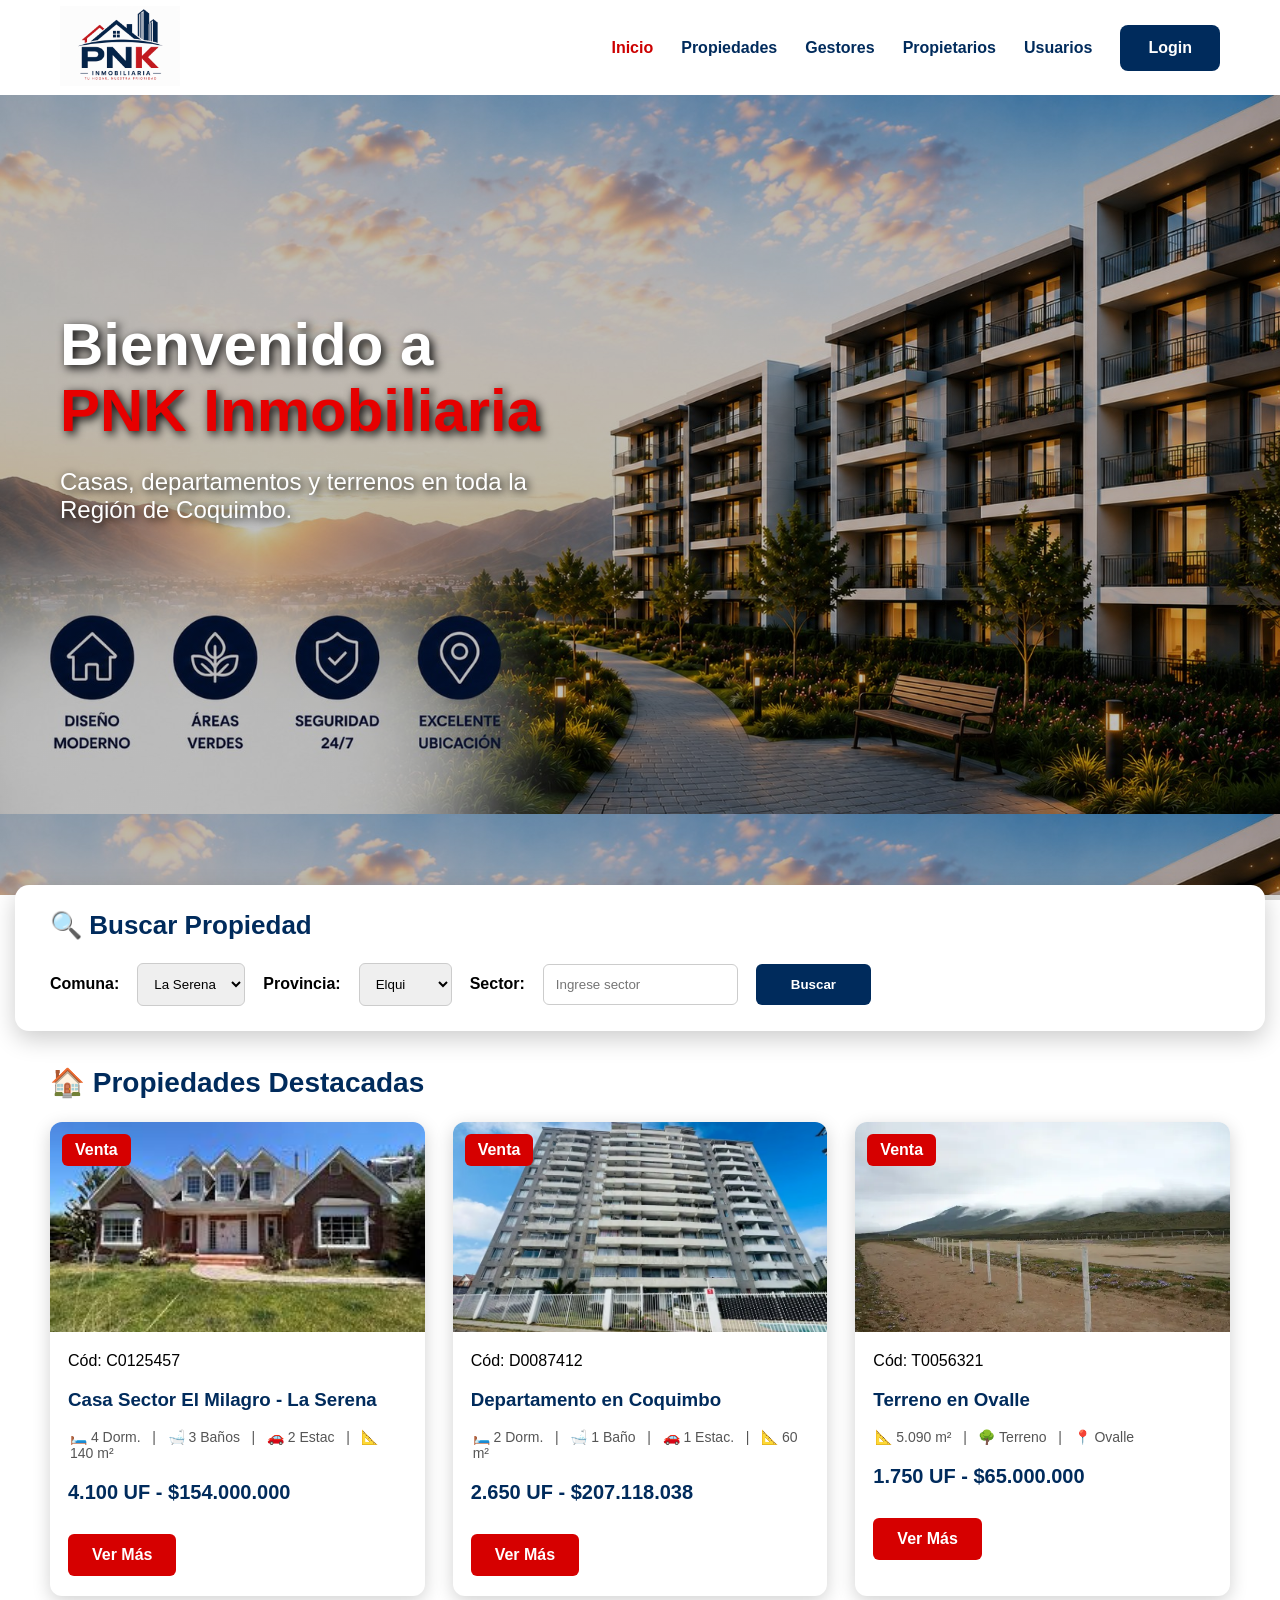
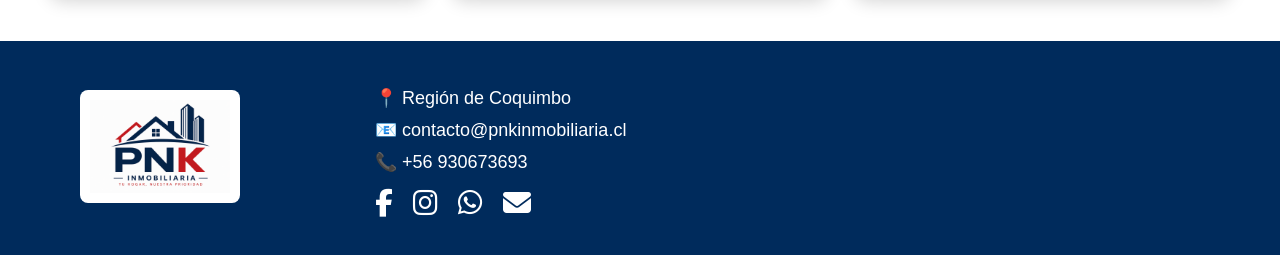
==== index.html @ 0f5872e4 "Primer commit" ====
<!DOCTYPE html>
<html lang="es">
<head>
    <meta charset="UTF-8">
    <title>PNK Inmobiliaria</title>
    <link rel="stylesheet" href="css/estilos.css">
    <link rel="stylesheet"
    href="https://cdnjs.cloudflare.com/ajax/libs/font-awesome/6.5.1/css/all.min.css">
</head>

<body>

<header class="header-principal">
    <div class="logo">
        <img src="img/logo.png" alt="Logo PNK Inmobiliaria">
    </div>
<!-- Menú principal de navegación del sistema PNK Inmobiliaria -->
    <nav class="menu">
    <a href="index.html">Inicio</a>
    <a href="propiedades.html">Propiedades</a>
    <a href="gestor.html">Gestores</a>
    <a href="propietario.html">Propietarios</a>
    <a href="usuarios.html">Usuarios</a>
    <a href="login.html" class="btn-login">Login</a>
    </nav>
</header>

<section class="hero">
    <div class="hero-contenido">
        <h1>
    Bienvenido a<br>
    <span>PNK Inmobiliaria</span>
</h1>

<p>
    Casas, departamentos y terrenos en toda la Región de Coquimbo.
</p>
    </div>
</section>

<main>

<section class="buscador">
    <h2>🔍 Buscar Propiedad</h2>

    <form>
        <label>Comuna:</label>
        <select>
            <option>La Serena</option>
            <option>Coquimbo</option>
            <option>Ovalle</option>
        </select>

        <label>Provincia:</label>
        <select>
            <option>Elqui</option>
            <option>Limarí</option>
            <option>Choapa</option>
        </select>

        <label>Sector:</label>
        <input type="text" placeholder="Ingrese sector">

        <button type="submit">Buscar</button>
    </form>
</section>

<section class="propiedades">
    <h2>🏠 Propiedades Destacadas</h2>

    <div class="contenedor-propiedades">

        <article>
            <span class="etiqueta">Venta</span>
            <img src="img/casa1.jpg" alt="Casa en La Serena">
            <p>Cód: C0125457</p>
            <h3>Casa Sector El Milagro - La Serena</h3>
            <div class="datos">
            🛏️ 4 Dorm.
            &nbsp;&nbsp;|&nbsp;&nbsp;
           🛁 3 Baños
            &nbsp;&nbsp;|&nbsp;&nbsp;
            🚗 2 Estac
            &nbsp;&nbsp;|&nbsp;&nbsp;
            📐 140 m²
            </div>

            <p class="precio-destacado">
            4.100 UF - $154.000.000
            </p>
            
            <a href="detalle-casa.html" class="btn-vermas">Ver Más</a>
        </article>

        <article>
            <span class="etiqueta">Venta</span>
            <img src="img/departamento.jpg" alt="Departamento en Coquimbo">
            <p>Cód: D0087412</p>

            <h3>Departamento en Coquimbo</h3>

            <div class="datos">
            🛏️ 2 Dorm.
            &nbsp;&nbsp;|&nbsp;&nbsp;
            🛁 1 Baño
            &nbsp;&nbsp;|&nbsp;&nbsp;
            🚗 1 Estac.
            &nbsp;&nbsp;|&nbsp;&nbsp;
            📐 60 m²
            </div>
            <p class="precio-destacado">
            2.650 UF - $207.118.038
            </p>

            <a href="detalle-departamento.html" class="btn-vermas">Ver Más</a>
            </article>

        <article>
           <span class="etiqueta">Venta</span>

           <img src="img/terreno.jpg" alt="Terreno en Ovalle">

           <p>Cód: T0056321</p>

           <h3>Terreno en Ovalle</h3>

           <div class="datos">
            📐 5.090 m²
            &nbsp;&nbsp;|&nbsp;&nbsp;
            🌳 Terreno
            &nbsp;&nbsp;|&nbsp;&nbsp;
            📍 Ovalle
           </div>

           <p class="precio-destacado">
           1.750 UF - $65.000.000
           </p>

           <a href="detalle-terreno.html" class="btn-vermas">
           Ver Más
          </a>
        </article>

    </div>
</section>

</main>

<footer class="footer-principal">

    <div class="footer-logo">
        <img src="img/logo.png" alt="Logo PNK Inmobiliaria">
    </div>

    <div class="footer-info">
        <p>📍 Región de Coquimbo</p>
        <p>📧 contacto@pnkinmobiliaria.cl</p>
        <p>📞 +56 930673693</p>
        

        <div class="redes">

    <a href="#">
        <i class="fab fa-facebook-f"></i>
    </a>

    <a href="#">
        <i class="fab fa-instagram"></i>
    </a>

    <a href="#">
        <i class="fab fa-whatsapp"></i>
    </a>

    <a href="mailto:contacto@pnkinmobiliaria.cl">
        <i class="fas fa-envelope"></i>
    </a>

</div>
    </div>

    <div class="footer-mapa">
        <iframe
            src="https://www.google.com/maps?q=Coquimbo+Chile&output=embed"
            loading="lazy">
        </iframe>
    </div>

</footer>

</body>
</html>
---- css/estilos.css ----
body{
    font-family: Arial, sans-serif;
    margin: 0;

    background-image:
    linear-gradient(
    rgba(255,255,255,0.85),
    rgba(255,255,255,0.85)),
    url("../img/banner.jpg");

    background-size: cover;
    background-position: center;
    background-attachment: fixed;
}

/* HEADER */

.header-principal{
    height: 95px;
    background: white;
    display: flex;
    justify-content: space-between;
    align-items: center;
    padding: 0 60px;
    box-shadow: 0 2px 10px rgba(0,0,0,0.12);
}

.logo img{
    width: 120px;
}

.menu{
    display: flex;
    align-items: center;
    gap: 28px;
}

.menu a{
    color: #002b5c;
    text-decoration: none;
    font-weight: bold;
}
/* Página actual */
.menu a:first-child{
    color: #cc0000;
}

.menu a:hover{
    color: #d60000;
}

.btn-login{
    background: #002b5c;
    color: white !important;
    padding: 14px 28px;
    border-radius: 8px;
}

/* HERO */

.hero{
    height: 800px;
    background-image:
    linear-gradient(rgba(0,0,0,0.25), rgba(0,0,0,0.25)),
    url("../img/banner.jpg");
    background-size: 101%;
    background-position: center top;
    display: flex;
    align-items: center;
    padding-left: 60px;
}
.hero-contenido{
    max-width: 520px;
    margin-top: -130px;
}
.hero h1{
    color: white;
    font-size: 60px;
    line-height: 1.1;
    text-shadow: 3px 3px 10px black;
    margin: 0;
}

.hero h1 span{
    color: #e60000;
    font-weight: 800;
}

.hero p{
    color: white;
    font-size: 24px;
    text-shadow: 2px 2px 8px black;
}

/* BUSCADOR */

.buscador{
    max-width: 1180px;
    margin: -10px auto 35px auto;
    background: white;
    padding: 25px 35px;
    border-radius: 14px;
    box-shadow: 0 8px 25px rgba(0,0,0,0.20);
    position: relative;
    z-index: 5;
}

.buscador h2{
    color: #002b5c;
    margin-top: 0;
    font-size: 26px;
}

.buscador form{
    display: flex;
    align-items: center;
    gap: 18px;
    flex-wrap: wrap;
}

.buscador label{
    font-weight: bold;
}

.buscador select,
.buscador input{
    padding: 12px;
    border: 1px solid #ccc;
    border-radius: 6px;
}

.buscador button{
    background: #002b5c;
    color: white;
    border: none;
    padding: 13px 35px;
    border-radius: 6px;
    font-weight: bold;
    cursor: pointer;
}

.buscador button:hover{
    background: #d60000;
}

/* PROPIEDADES */

.propiedades{
    max-width: 1180px;
    margin: 0 auto 45px auto;
}

.propiedades h2{
    color: #002b5c;
    font-size: 28px;
}

.contenedor-propiedades{
    display: flex;
    gap: 28px;
}

article{
    background: white;
    width: 33.3%;
    border-radius: 12px;
    overflow: hidden;
    box-shadow: 0 5px 18px rgba(0,0,0,0.18);
    position: relative;
    transition: 0.3s;
}

article:hover{
    transform: translateY(-5px);
}

article img{
    width: 100%;
    height: 210px;
    object-fit: cover;
}

article p,
article h3{
    padding: 0 18px;
}

article h3{
    color: #002b5c;
}

article strong{
    color: #e60000;
}

article a{
    display: inline-block;
    background: #d60000;
    color: white;
    text-decoration: none;
    padding: 12px 24px;
    border-radius: 6px;
    margin: 10px 18px 20px 18px;
    font-weight: bold;
}

article a:hover{
    background: #a80000;
}

.etiqueta{
    position: absolute;
    top: 12px;
    left: 12px;
    background: #d60000;
    color: white;
    padding: 7px 13px;
    border-radius: 6px;
    font-weight: bold;
}

/* FOOTER */

.footer-principal{
    background:#002b5c;
    color:white;
    display:grid;
    grid-template-columns:1fr 1.5fr 1.5fr;
    gap:30px;
    align-items:center;
    padding:35px 80px;
}

.footer-logo img{
    width:140px;
    background:white;
    padding:10px;
    border-radius:8px;
}

.footer-info p{
    margin:10px 0;
    font-size:18px;
}

.footer-info a{
    color:white;
    text-decoration:none;
}
.redes{
    display:flex;
    gap:20px;
    margin-top:15px;
}

.redes a{
    color:white;
    font-size:28px;
    transition:0.3s;
}

.redes a:hover{
    color:#ffcc00;
    transform:scale(1.15);
}
.footer-mapa iframe{
    width:100%;
    height:140px;
    border:0;
    border-radius:12px;
}
.galeria{
    display: grid;
    grid-template-columns: repeat(4, 1fr);
    gap: 15px;
    margin: 20px;
}

.galeria img{
    width: 100%;
    height: 250px;
    object-fit: cover;
    border-radius: 10px;
    box-shadow: 0 3px 10px rgba(0,0,0,0.2);
}
.ubicacion{
    max-width: 1200px;
    margin: 30px auto;
    padding: 20px;
}

.ubicacion h2,
.acciones-propiedad h2{
    color: #002b5c;
    font-size: 28px;
}

.ubicacion iframe{
    width: 100%;
    height: 420px;
    border: 0;
    border-radius: 15px;
    box-shadow: 0 5px 18px rgba(0,0,0,0.18);
}

.acciones-propiedad{
    max-width: 1200px;
    margin: 30px auto;
    padding: 25px;
    background: white;
    border-radius: 15px;
    box-shadow: 0 5px 18px rgba(0,0,0,0.15);
}

.acciones-propiedad button{
    background: #002b5c;
    color: white;
    border: none;
    padding: 12px 22px;
    margin: 8px;
    border-radius: 8px;
    font-weight: bold;
    cursor: pointer;
}

.acciones-propiedad button:hover{
    background: #d60000;
}

.btn-visita{
    background: #d60000 !important;
}

.volver{
    display: inline-block;
    margin-top: 15px;
    color: #002b5c;
    font-weight: bold;
    text-decoration: none;
}
.detalle-info{
    max-width: 1200px;
    margin: 30px auto;
    display: grid;
    grid-template-columns: 1fr 1fr;
    gap: 25px;
}

.card-detalle{
    background: white;
    padding: 25px;
    border-radius: 15px;
    box-shadow: 0 5px 18px rgba(0,0,0,0.15);
}

.card-detalle h2{
    color: #002b5c;
    margin-top: 0;
}

.card-detalle ul{
    padding-left: 20px;
    line-height: 1.8;
}

.card-detalle p{
    line-height: 1.6;
}

.detalle-info .card-detalle:first-child{
    grid-column: 1 / 3;
}
.titulo-propiedad{
    max-width: 1200px;
    margin: 40px auto 20px auto;
    padding: 0 20px;
}

.titulo-propiedad h1{
    color: #002b5c;
    font-size: 42px;
    margin-bottom: 10px;
}

.codigo{
    font-size: 22px;
    color: #666;
    font-weight: bold;
    margin-bottom: 30px;
}

.titulo-propiedad h2{
    color: #002b5c;
    font-size: 28px;
    border-left: 6px solid #e60000;
    padding-left: 12px;
}
/* CRUD USUARIOS */

.contenedor-usuarios{
    max-width: 1000px;
    margin: 40px auto;
    background: white;
    padding: 40px;
    border-radius: 15px;
    box-shadow: 0 5px 15px rgba(0,0,0,0.15);
}

.contenedor-usuarios h1{
    color: #002b5c;
    text-align: center;
    margin-bottom: 30px;
}

.contenedor-usuarios h2{
    color: #002b5c;
    margin-top: 40px;
}

.contenedor-usuarios form{
    background: transparent;
    box-shadow: none;
    padding: 0;
}

.contenedor-usuarios input,
.contenedor-usuarios select{
    width: 300px;
    padding: 10px;
    border: 1px solid #ccc;
    border-radius: 6px;
}

.contenedor-usuarios table{
    width: 100%;
    border-collapse: collapse;
    margin-top: 20px;
}

.contenedor-usuarios th{
    background: #002b5c;
    color: white;
    padding: 12px;
}

.contenedor-usuarios td{
    padding: 10px;
    border: 1px solid #ddd;
    text-align: center;
}

.contenedor-usuarios button{
    background: #002b5c;
    color: white;
    border: none;
    padding: 10px 15px;
    border-radius: 6px;
    cursor: pointer;
}

.volver{
    display: inline-block;
    margin-top: 20px;
    margin-right: 20px;
    color: #002b5c;
    text-decoration: none;
    font-weight: bold;
}
/* CRUD PROPIEDADES */

.contenedor-propiedades-crud{
    max-width: 1100px;
    margin: 40px auto;
    background: white;
    padding: 40px;
    border-radius: 15px;
    box-shadow: 0 5px 15px rgba(0,0,0,0.15);
}

.contenedor-propiedades-crud h1,
.contenedor-propiedades-crud h2{
    color: #002b5c;
}

.contenedor-propiedades-crud form{
    background: transparent;
    box-shadow: none;
    padding: 0;
}

.contenedor-propiedades-crud input,
.contenedor-propiedades-crud select{
    padding: 10px;
    border: 1px solid #ccc;
    border-radius: 6px;
    margin: 5px;
}

.contenedor-propiedades-crud button{
    background: #002b5c;
    color: white;
    border: none;
    padding: 12px 22px;
    border-radius: 6px;
    font-weight: bold;
    cursor: pointer;
}

.contenedor-propiedades-crud table{
    width: 100%;
    border-collapse: collapse;
    margin-top: 20px;
}

.contenedor-propiedades-crud th{
    background: #002b5c;
    color: white;
    padding: 12px;
}

.contenedor-propiedades-crud td{
    padding: 10px;
    border: 1px solid #ddd;
    text-align: center;
}
.contenedor-propiedades-crud{
    max-width: 1100px;
    margin: 40px auto;
    background: white;
    padding: 40px;
    border-radius: 15px;
    box-shadow: 0 5px 15px rgba(0,0,0,0.15);
}
.precio-destacado{
    font-size: 20px;
    font-weight: bold;
    color: #002b5c;
}
.datos{
    padding: 0 20px;
    color: #555;
    font-size: 14px;
    margin-bottom: 10px;
}
.resumen{
    display:flex;
    gap:20px;
    margin-bottom:30px;
}

.resumen div{
    background:#003366;
    color:white;
    padding:15px 25px;
    border-radius:10px;
    font-weight:bold;
}
.login-contenedor{
    min-height: 100vh;
    display: flex;
    justify-content: center;
    align-items: center;
}

.login-card{
    width: 420px;
    background: white;
    padding: 40px;
    border-radius: 18px;
    box-shadow: 0 8px 25px rgba(0,0,0,0.20);
    text-align: center;
}

.login-card img{
    width: 130px;
    margin-bottom: 15px;
}

.login-card h1{
    color: #002b5c;
    margin-bottom: 25px;
}

.login-card form{
    display: flex;
    flex-direction: column;
    gap: 12px;
}

.login-card label{
    text-align: left;
    font-weight: bold;
}

.login-card input{
    padding: 12px;
    border: 1px solid #ccc;
    border-radius: 8px;
}

.login-card button{
    background: #002b5c;
    color: white;
    border: none;
    padding: 13px;
    border-radius: 8px;
    font-weight: bold;
    margin-top: 10px;
}

.login-card a{
    display: block;
    margin-top: 15px;
    color: #002b5c;
    font-weight: bold;
    text-decoration: none;
}
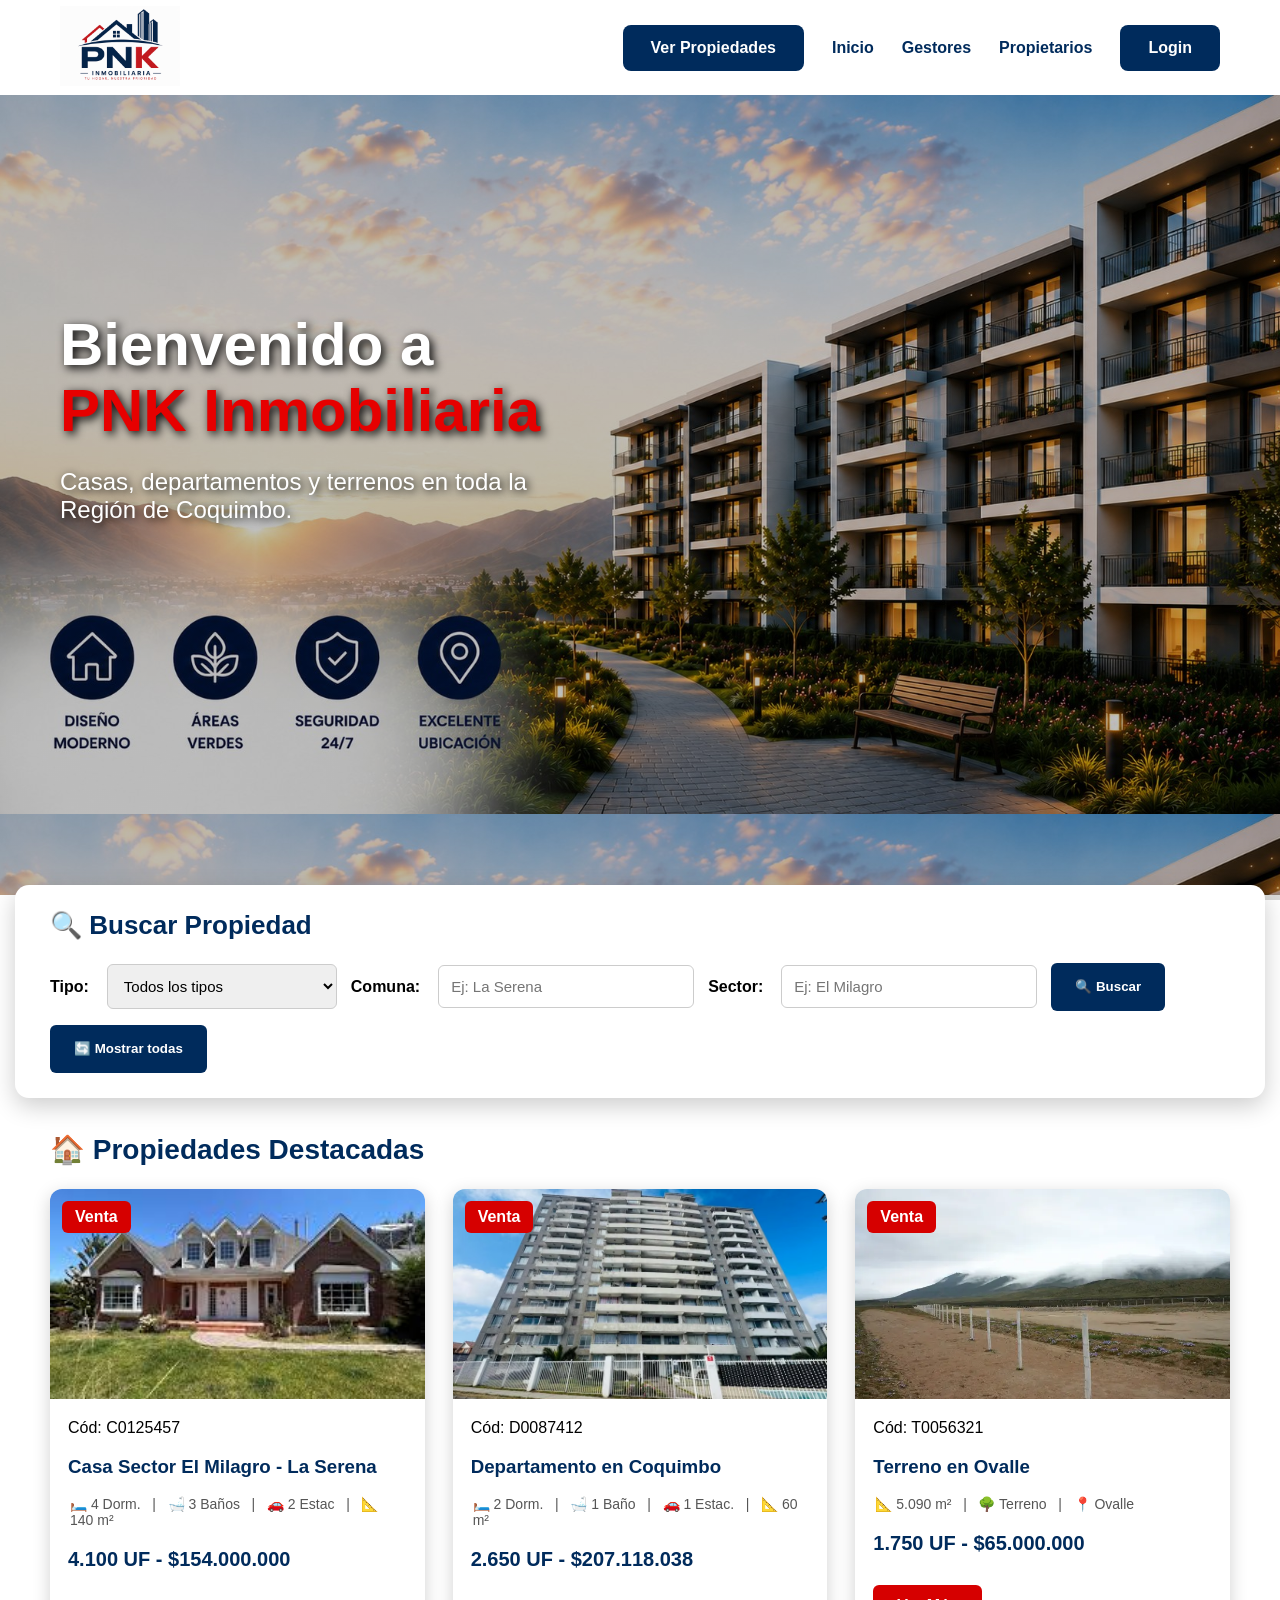
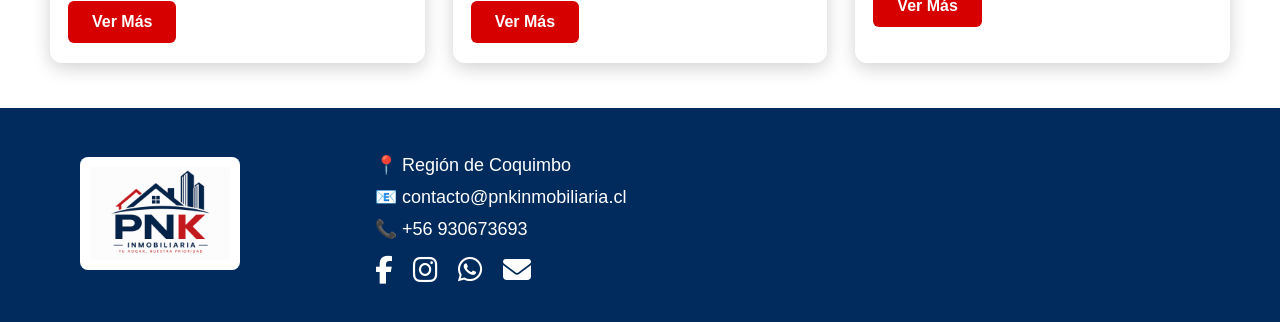
==== commit 65da3b2d: "Actualización Evaluación 3 PNK Inmobiliaria" ====
--- a/index.html
+++ b/index.html
@@ -1,9 +1,10 @@
+
 <!DOCTYPE html>
 <html lang="es">
 <head>
     <meta charset="UTF-8">
     <title>PNK Inmobiliaria</title>
-    <link rel="stylesheet" href="css/estilos.css">
+    <link rel="stylesheet" href="css/estilos.css?v=300">
     <link rel="stylesheet"
     href="https://cdnjs.cloudflare.com/ajax/libs/font-awesome/6.5.1/css/all.min.css">
 </head>
@@ -16,12 +17,11 @@
     </div>
 <!-- Menú principal de navegación del sistema PNK Inmobiliaria -->
     <nav class="menu">
+    <a href="catalogo.php" class="btn-login">Ver Propiedades</a>
     <a href="index.html">Inicio</a>
-    <a href="propiedades.html">Propiedades</a>
-    <a href="gestor.html">Gestores</a>
-    <a href="propietario.html">Propietarios</a>
-    <a href="usuarios.html">Usuarios</a>
-    <a href="login.html" class="btn-login">Login</a>
+    <a href="gestor.php">Gestores</a>
+    <a href="propietario.php">Propietarios</a>
+    <a href="login.php" class="btn-login">Login</a>
     </nav>
 </header>
 
@@ -41,30 +41,46 @@
 <main>
 
 <section class="buscador">
+
     <h2>🔍 Buscar Propiedad</h2>
 
-    <form>
+    <form action="catalogo.php" method="GET">
+
+        <label>Tipo:</label>
+
+        <select name="tipo" class="inputFiltro">
+            <option value="">Todos los tipos</option>
+            <option value="Casa">Casa</option>
+            <option value="Departamento">Departamento</option>
+            <option value="Terreno">Terreno</option>
+        </select>
+
         <label>Comuna:</label>
-        <select>
-            <option>La Serena</option>
-            <option>Coquimbo</option>
-            <option>Ovalle</option>
-        </select>
-
-        <label>Provincia:</label>
-        <select>
-            <option>Elqui</option>
-            <option>Limarí</option>
-            <option>Choapa</option>
-        </select>
+
+        <input type="text"
+               name="comuna"
+               class="inputFiltro"
+               placeholder="Ej: La Serena">
 
         <label>Sector:</label>
-        <input type="text" placeholder="Ingrese sector">
-
-        <button type="submit">Buscar</button>
+
+        <input type="text"
+               name="sector"
+               class="inputFiltro"
+               placeholder="Ej: El Milagro">
+
+        <button type="submit" class="btnLimpiarFiltros">
+            🔍 Buscar
+        </button>
+        <button type="button"
+        class="btnLimpiarFiltros"
+        onclick="mostrarTodas()">
+    🔄 Mostrar todas
+</button>
+
     </form>
+
 </section>
-
 <section class="propiedades">
     <h2>🏠 Propiedades Destacadas</h2>
 
@@ -187,6 +203,48 @@
     </div>
 
 </footer>
-
+<script>
+document.querySelector(".buscador form").addEventListener("submit", function(e) {
+    e.preventDefault();
+
+    let tipo = document.querySelector('select[name="tipo"]').value.toLowerCase();
+    let comuna = document.querySelector('input[name="comuna"]').value.toLowerCase().trim();
+    let sector = document.querySelector('input[name="sector"]').value.toLowerCase().trim();
+
+    let tarjetas = document.querySelectorAll(".contenedor-propiedades article");
+    let encontrados = 0;
+
+    tarjetas.forEach(function(tarjeta) {
+        let texto = tarjeta.textContent.toLowerCase();
+
+        let coincideTipo = tipo === "" || texto.includes(tipo);
+        let coincideComuna = comuna === "" || texto.includes(comuna);
+        let coincideSector = sector === "" || texto.includes(sector);
+
+        if (coincideTipo && coincideComuna && coincideSector) {
+            tarjeta.style.display = "block";
+            encontrados++;
+        } else {
+            tarjeta.style.display = "none";
+        }
+    });
+
+    if (encontrados === 0) {
+        alert("No se encontraron propiedades.");
+    }
+});
+function mostrarTodas() {
+
+    document.querySelector('select[name="tipo"]').value = "";
+    document.querySelector('input[name="comuna"]').value = "";
+    document.querySelector('input[name="sector"]').value = "";
+
+    let tarjetas = document.querySelectorAll(".contenedor-propiedades article");
+
+    tarjetas.forEach(function(tarjeta) {
+        tarjeta.style.display = "block";
+    });
+}
+</script>
 </body>
 </html>
--- a/css/estilos.css
+++ b/css/estilos.css
@@ -614,4 +614,465 @@
     color: #002b5c;
     font-weight: bold;
     text-decoration: none;
+}
+.dashboard{
+    max-width: 1100px;
+    margin: 40px auto;
+    padding: 35px;
+    text-align: center;
+    background: white;
+    border-radius: 18px;
+    box-shadow: 0 8px 25px rgba(0,0,0,0.18);
+}
+
+.logo-dashboard{
+    width: 140px;
+    margin-bottom: 15px;
+}
+
+.dashboard h1{
+    color: #002b5c;
+    font-size: 38px;
+    margin-bottom: 10px;
+}
+
+.dashboard p{
+    font-size: 18px;
+    color: #333;
+}
+
+.dashboard-menu{
+    display: grid;
+    grid-template-columns: repeat(2, 1fr);
+    gap: 25px;
+    margin-top: 35px;
+}
+
+.card-dashboard{
+    background: #002b5c;
+    color: white;
+    padding: 30px;
+    border-radius: 16px;
+    text-decoration: none;
+    box-shadow: 0 6px 18px rgba(0,0,0,0.20);
+    transition: 0.3s;
+}
+
+.card-dashboard:hover{
+    background: #004080;
+    transform: translateY(-5px);
+}
+
+.card-dashboard h2{
+    margin: 10px 0;
+    font-size: 24px;
+}
+
+.card-dashboard p{
+    color: white;
+    font-size: 15px;
+}
+
+.cerrar-dashboard{
+    display: inline-block;
+    margin-top: 35px;
+    background: #cc0000;
+    color: white;
+    padding: 14px 35px;
+    border-radius: 10px;
+    text-decoration: none;
+    font-weight: bold;
+}
+
+.cerrar-dashboard:hover{
+    background: #990000;
+}
+/* BOTONES CRUD USUARIOS */
+
+/* BOTONES EDITAR / ELIMINAR USUARIOS */
+
+.contenedor-usuarios a.btnEditarUsuario{
+    background-color:#003366 !important;
+    color:#fff !important;
+    padding:10px 16px !important;
+    border-radius:8px !important;
+    text-decoration:none !important;
+    font-weight:bold !important;
+    display:inline-block !important;
+}
+
+.contenedor-usuarios a.btnEliminarUsuario{
+    background-color:#cc0000 !important;
+    color:#fff !important;
+    padding:10px 16px !important;
+    border-radius:8px !important;
+    text-decoration:none !important;
+    font-weight:bold !important;
+    display:inline-block !important;
+}
+
+.contenedor-usuarios a.btnEditarUsuario:hover{
+    background-color:#004d99 !important;
+}
+
+.contenedor-usuarios a.btnEliminarUsuario:hover{
+    background-color:#990000 !important;
+}
+input[type=number]::-webkit-outer-spin-button,
+input[type=number]::-webkit-inner-spin-button{
+    -webkit-appearance: none;
+    margin: 0;
+}
+
+input[type=number]{
+    -moz-appearance: textfield;
+    appearance: textfield;
+}
+.btnEditar{
+    background:#003366 !important;
+    color:white !important;
+    padding:10px 16px !important;
+    border-radius:8px !important;
+    text-decoration:none !important;
+    font-weight:bold !important;
+    display:inline-block !important;
+    margin:3px;
+}
+
+.btnEliminar{
+    background:#cc0000 !important;
+    color:white !important;
+    padding:10px 16px !important;
+    border-radius:8px !important;
+    text-decoration:none !important;
+    font-weight:bold !important;
+    display:inline-block !important;
+    margin:3px;
+}
+.btnLogout{
+    background:#dc3545;
+    color:white;
+    padding:10px 18px;
+    border-radius:8px;
+    text-decoration:none;
+    font-weight:bold;
+}
+
+.btnLogout:hover{
+    background:#bb2d3b;
+}
+.contenedor-editar{
+    max-width: 650px;
+    margin: 50px auto;
+    background: white;
+    padding: 35px;
+    border-radius: 14px;
+    box-shadow: 0 8px 20px rgba(0,0,0,0.15);
+}
+
+.contenedor-editar h1{
+    color: #003366;
+    text-align: center;
+    margin-bottom: 30px;
+}
+
+.contenedor-editar label{
+    font-weight: bold;
+    color: #003366;
+}
+
+.contenedor-editar input,
+.contenedor-editar select{
+    width: 100%;
+    padding: 12px;
+    margin: 8px 0 18px 0;
+    border: 1px solid #ccc;
+    border-radius: 8px;
+    font-size: 15px;
+}
+
+.contenedor-editar button{
+    background: #003366;
+    color: white;
+    padding: 12px 22px;
+    border: none;
+    border-radius: 8px;
+    font-weight: bold;
+    cursor: pointer;
+}
+
+.contenedor-editar button:hover{
+    background: #001f3f;
+}
+
+.contenedor-editar a{
+    margin-left: 10px;
+    text-decoration: none;
+    color: #cc0000;
+    font-weight: bold;
+}
+.cabeceraUsuarios{
+    display:flex;
+    justify-content:space-between;
+    align-items:center;
+}
+
+.btnNuevoUsuario{
+    background:#0d6efd;
+    color:white;
+    border:none;
+    padding:12px 20px;
+    border-radius:8px;
+    cursor:pointer;
+    font-weight:bold;
+}
+
+.btnNuevoUsuario:hover{
+    background:#0b5ed7;
+}
+
+.buscadorUsuarios{
+    width:350px;
+    padding:12px;
+    border:1px solid #ccc;
+    border-radius:8px;
+    font-size:15px;
+}
+.btnNuevaPropiedad{
+    background:#0d6efd;
+    color:white;
+    border:none;
+    padding:12px 20px;
+    border-radius:8px;
+    cursor:pointer;
+    font-weight:bold;
+}
+
+.btnNuevaPropiedad:hover{
+    background:#0b5ed7;
+}
+
+.buscadorPropiedades{
+    width:420px;
+    padding:12px;
+    border:1px solid #ccc;
+    border-radius:8px;
+    font-size:15px;
+}
+
+.tabla-responsive{
+    width:100%;
+    overflow-x:auto;
+}
+
+#tablaPropiedades td,
+#tablaPropiedades th{
+    padding:12px;
+    text-align:center;
+    vertical-align:middle;
+}
+
+#tablaPropiedades img{
+    width:90px;
+    height:65px;
+    object-fit:cover;
+    border-radius:6px;
+}
+
+.btnEditar,
+.btnEliminar{
+    display:block;
+    width:100px;
+    margin:6px auto;
+    text-align:center;
+}
+.badgeEstado {
+    display: inline-block;
+    background-color: #e8f1ff;
+    color: #003366;
+    padding: 8px 14px;
+    border-radius: 20px;
+    font-weight: bold;
+    font-size: 14px;
+    white-space: nowrap;
+}
+
+td .btnEditar,
+td .btnEliminar {
+    display: block;
+    margin: 8px auto;
+    text-align: center;
+}
+.barraFiltros {
+    display: flex;
+    gap: 12px;
+    align-items: center;
+    margin: 25px 0;
+}
+
+.inputFiltro {
+    width: 420px;
+    padding: 13px 16px;
+    border: 1px solid #cfd8e3;
+    border-radius: 10px;
+    font-size: 15px;
+}
+
+.btnLimpiarFiltros {
+    background-color: #003366;
+    color: white;
+    border: none;
+    padding: 13px 18px;
+    border-radius: 10px;
+    font-weight: bold;
+    cursor: pointer;
+}
+
+.btnLimpiarFiltros:hover {
+    background-color: #00509e;
+}
+.resumenPropiedades {
+    display: flex;
+    gap: 20px;
+    margin: 35px 0 30px 0;
+    flex-wrap: wrap;
+}
+
+.cardResumen {
+    background: #ffffff;
+    border: 1px solid #d9e8ff;
+    border-radius: 14px;
+    padding: 20px 30px;
+    min-width: 210px;
+    box-shadow: 0 8px 22px rgba(0,0,0,0.08);
+}
+
+.cardResumen h3 {
+    color: #003366;
+    font-size: 17px;
+    margin-bottom: 12px;
+}
+
+.cardResumen p {
+    font-size: 28px;
+    font-weight: bold;
+    margin: 0;
+}
+.resumenPropiedades {
+    display: flex !important;
+    gap: 20px;
+    margin: 30px 0;
+    flex-wrap: wrap;
+}
+
+.cardResumen {
+    flex: 1;
+    min-width: 180px;
+    background: #ffffff;
+    border: 1px solid #d9e8ff;
+    border-radius: 14px;
+    padding: 20px 25px;
+    box-shadow: 0 8px 22px rgba(0, 0, 0, 0.08);
+}
+
+.cardResumen h3 {
+    color: #003366;
+    font-size: 17px;
+    margin: 0 0 12px 0;
+}
+
+.cardResumen p {
+    font-size: 28px;
+    font-weight: bold;
+    margin: 0;
+}
+/* ESTADOS DE USUARIOS */
+
+.estado-usuario {
+    display: inline-block;
+    padding: 7px 14px;
+    border-radius: 20px;
+    font-size: 14px;
+    font-weight: bold;
+}
+
+.estado-activo {
+    background: #dff5e5;
+    color: #198754;
+}
+
+.estado-pendiente {
+    background: #fff3cd;
+    color: #997404;
+}
+
+.estado-bloqueado {
+    background: #f8d7da;
+    color: #b02a37;
+}
+.barraFiltrosInicio {
+    display: flex;
+    gap: 18px;
+    align-items: center;
+    justify-content: center;
+    flex-wrap: wrap;
+}
+
+.barraFiltrosInicio .inputFiltro {
+    min-width: 260px;
+}
+.buscador form {
+    display: flex;
+    align-items: center;
+    gap: 14px;
+    flex-wrap: wrap;
+}
+
+.buscador label {
+    font-weight: bold;
+    margin-right: 4px;
+}
+
+.buscador .inputFiltro {
+    width: 230px;
+    min-width: 230px;
+}
+
+.buscador .btnLimpiarFiltros {
+    height: 48px;
+    padding: 0 24px;
+}
+.carrusel-detalle {
+    position: relative;
+    max-width: 900px;
+    margin: 25px auto;
+}
+
+.carrusel-detalle img {
+    width: 100%;
+    height: 480px;
+    object-fit: cover;
+    border-radius: 14px;
+    box-shadow: 0 8px 25px rgba(0,0,0,0.18);
+}
+
+.flecha {
+    position: absolute;
+    top: 50%;
+    transform: translateY(-50%);
+    background: #003366;
+    color: white;
+    border: none;
+    font-size: 32px;
+    padding: 10px 18px;
+    border-radius: 50%;
+    cursor: pointer;
+}
+
+.izquierda {
+    left: 15px;
+}
+
+.derecha {
+    right: 15px;
 }
